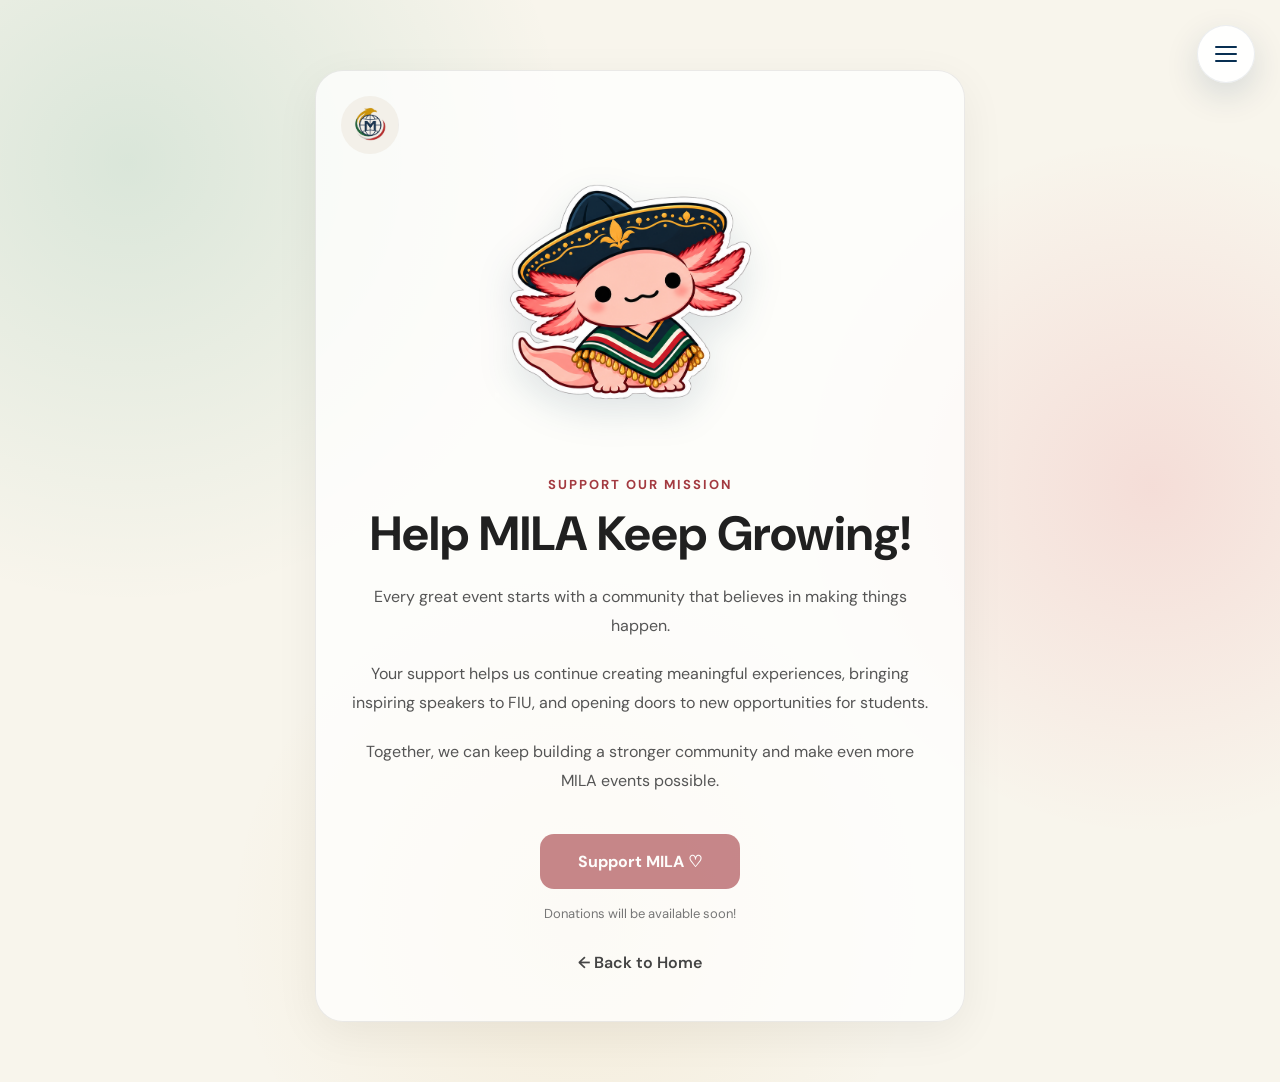
==== donations.html @ 40518033 "Update MILA website with TODAY stamp, donations page and navigation" ====
<!DOCTYPE html>
<html lang="en">

<head>
    <meta charset="UTF-8">
    <meta name="viewport" content="width=device-width, initial-scale=1.0">

    <title>Support MILA | Donations</title>

    <link rel="stylesheet" href="styles.css">

    <style>

        /* DONATIONS PAGE */

        .donations-page {
            min-height: 100vh;
            display: flex;
            align-items: center;
            justify-content: center;
            padding: 70px 20px 60px;
        }

        /* MAIN CARD */

        .donations-card {
            position: relative;
            width: 100%;
            max-width: 650px;
            padding: 55px 36px 48px;
            border-radius: 28px;
            background: rgba(255,255,255,0.75);
            border: 1px solid rgba(0,0,0,0.08);
            box-shadow: 0 12px 45px rgba(0,0,0,0.06);
            text-align: center;
        }

        /* MILA LOGO - TOP LEFT CORNER */

        .donations-logo {
            position: absolute;
            top: 25px;
            left: 25px;
            width: 58px;
            height: 58px;
            border-radius: 50%;
            object-fit: cover;
        }

        /* FLOATING MILO CONTAINER */

        .donations-milo-container {
            display: flex;
            justify-content: center;
            align-items: center;
            margin: 25px auto 25px;
            min-height: 300px;
        }

        /* BIGGER MILO */

        .donations-milo {
            width: 290px;
            max-width: 90%;
            height: auto;
            object-fit: contain;

            filter: drop-shadow(
                0 14px 18px rgba(8,47,82,0.12)
            );

            animation:
                donationsFloatMilo
                5s
                ease-in-out
                infinite;
        }

        /* SOFTER FLOATING ANIMATION */

        @keyframes donationsFloatMilo {

            0%, 100% {
                transform: translateY(0);
            }

            50% {
                transform: translateY(-7px);
            }

        }

        /* SMALL HEADING */

        .donations-eyebrow {
            font-size: 13px;
            font-weight: 700;
            letter-spacing: 2px;
            text-transform: uppercase;
            color: #a33a40;
            margin-bottom: 14px;
        }

        /* MAIN TITLE */

        .donations-card h1 {
            font-size: clamp(32px, 5vw, 48px);
            line-height: 1.12;
            margin-bottom: 22px;
            color: #202020;
        }

        /* DESCRIPTION */

        .donations-card p {
            font-size: 16px;
            line-height: 1.8;
            color: #555;
            margin-bottom: 20px;
        }

        /* DONATION BUTTON */

        .donate-button {
            display: inline-block;
            padding: 17px 38px;
            margin-top: 18px;
            background: #a33a40;
            color: white;
            border: none;
            border-radius: 14px;
            font-size: 16px;
            font-weight: 700;
            font-family: inherit;
            opacity: 0.6;
            cursor: not-allowed;
        }

        /* COMING SOON NOTE */

        .donations-note {
            display: block;
            margin-top: 16px;
            font-size: 13px;
            color: #777;
        }

        /* BACK HOME */

        .donations-home {
            display: inline-block;
            margin-top: 30px;
            color: #444;
            text-decoration: none;
            font-weight: 600;
        }

        .donations-home:hover {
            text-decoration: underline;
        }

        /* NAVIGATION MENU - TOP RIGHT */

        .donations-navigation {
            position: fixed;
            top: 25px;
            right: 25px;
            z-index: 1000;
        }

        .donations-navigation .menu-toggle {
            position: relative;
            top: auto;
            right: auto;
        }

        .donations-navigation .floating-menu {
            position: absolute;
            top: 65px;
            right: 0;
        }

        /* MOBILE RESPONSIVE */

        @media (max-width: 600px) {

            .donations-page {
                padding: 85px 15px 40px;
            }

            .donations-card {
                padding: 65px 22px 36px;
            }

            .donations-logo {
                top: 18px;
                left: 18px;
                width: 48px;
                height: 48px;
            }

            .donations-milo-container {
                min-height: 240px;
                margin: 10px auto 20px;
            }

            .donations-milo {
                width: 240px;
            }

            .donations-card p {
                font-size: 15px;
            }

            .donations-navigation {
                top: 15px;
                right: 15px;
            }

        }

        /* ACCESSIBILITY */

        @media (prefers-reduced-motion: reduce) {

            .donations-milo {
                animation: none;
            }

        }

    </style>

</head>

<body>

    <!-- ===================================
         NAVIGATION MENU - TOP RIGHT
    ==================================== -->

    <div class="donations-navigation">

        <button
            class="menu-toggle"
            id="menuToggle"
            aria-label="Open navigation menu"
            aria-expanded="false"
            aria-controls="floatingMenu"
            type="button"
        >
            <span></span>
            <span></span>
            <span></span>
        </button>

        <nav class="floating-menu" id="floatingMenu">

            <div class="menu-header">
                <strong>MILA</strong>
                <span>FIU 🇲🇽</span>
            </div>

            <!-- HOME -->

            <a href="index.html">
                <div>
                    <small>01</small>
                    <strong>Home</strong>
                </div>
                <span>→</span>
            </a>

            <!-- FUTURE EVENTS -->

            <a href="events.html">
                <div>
                    <small>02</small>
                    <strong>Future Events</strong>
                </div>
                <span>→</span>
            </a>

            <!-- BECOME A MEMBER -->

            <a
                href="https://fiu.campuslabs.com/engage/organization/mila26"
                target="_blank"
                rel="noopener noreferrer"
            >
                <div>
                    <small>03</small>
                    <strong>Become a Member</strong>
                </div>
                <span>↗</span>
            </a>

            <!-- DONATIONS -->

            <a href="donations.html" aria-current="page">
                <div>
                    <small>04</small>
                    <strong>Donations ♡</strong>
                </div>
                <span>→</span>
            </a>

            <!-- CONTACT US -->

            <a href="mailto:milafiu2026@outlook.com">
                <div>
                    <small>05</small>
                    <strong>Contact Us</strong>
                </div>
                <span>→</span>
            </a>

            <div class="menu-footer">
                Mexican Innovation &amp; Leadership Association
            </div>

        </nav>

    </div>


    <!-- ===================================
         DONATIONS CONTENT
    ==================================== -->

    <main class="donations-page">

        <section class="donations-card">

            <!-- MILA LOGO - TOP LEFT -->

            <img
                src="assets/mila-logo.jpeg"
                alt="MILA FIU Logo"
                class="donations-logo"
            >

            <!-- BIG FLOATING MILO -->

            <div class="donations-milo-container">

                <img
                    src="assets/milo-poncho.png"
                    alt="Milo wearing a Mexican poncho"
                    class="donations-milo"
                >

            </div>

            <!-- SUPPORT HEADING -->

            <div class="donations-eyebrow">
                Support Our Mission
            </div>

            <!-- MAIN TITLE -->

            <h1>
                Help MILA Keep Growing!
            </h1>

            <!-- DESCRIPTION -->

            <p>
                Every great event starts with a community that
                believes in making things happen.
            </p>

            <p>
                Your support helps us continue creating meaningful
                experiences, bringing inspiring speakers to FIU,
                and opening doors to new opportunities for students.
            </p>

            <p>
                Together, we can keep building a stronger community
                and make even more MILA events possible.
            </p>

            <!-- DONATION BUTTON - COMING SOON -->

            <button class="donate-button" disabled>
                Support MILA ♡
            </button>

            <span class="donations-note">
                Donations will be available soon!
            </span>

            <!-- BACK TO HOME -->

            <div>

                <a
                    href="index.html"
                    class="donations-home"
                >
                    ← Back to Home
                </a>

            </div>

        </section>

    </main>


    <!-- ===================================
         NAVIGATION JAVASCRIPT
    ==================================== -->

    <script>

        const menuToggle =
            document.getElementById("menuToggle");

        const floatingMenu =
            document.getElementById("floatingMenu");

        function closeMenu() {
            floatingMenu.classList.remove("open");
            menuToggle.classList.remove("open");

            menuToggle.setAttribute(
                "aria-expanded",
                "false"
            );
        }

        menuToggle.addEventListener("click", function () {

            menuToggle.classList.toggle("open");
            floatingMenu.classList.toggle("open");

            const isOpen =
                floatingMenu.classList.contains("open");

            menuToggle.setAttribute(
                "aria-expanded",
                String(isOpen)
            );

        });

        document.addEventListener("click", function (event) {

            if (
                !floatingMenu.contains(event.target) &&
                !menuToggle.contains(event.target)
            ) {
                closeMenu();
            }

        });

        document.addEventListener("keydown", function (event) {

            if (event.key === "Escape") {
                closeMenu();
                menuToggle.focus();
            }

        });

    </script>

</body>
</html>
---- styles.css ----
@import url('https://fonts.googleapis.com/css2?family=DM+Sans:wght@400;500;600;700;800&family=Playfair+Display:wght@600;700;800&display=swap');


/* =========================================
   MILA COLORS
========================================= */

:root {

    --navy: #082f52;

    --green: #007a53;

    --whatsapp: #25D366;

    --red: #d80d24;

    --gold: #c88b18;

    --cream: #f8f5ec;

    --gray: #687986;

    --white: #ffffff;

}


/* =========================================
   RESET
========================================= */

* {

    margin: 0;

    padding: 0;

    box-sizing: border-box;

}


html {

    scroll-behavior: smooth;

}


body {

    min-height: 100vh;

    overflow-x: hidden;

    font-family:
        "DM Sans",
        sans-serif;

    color:
        var(--navy);

    background:

        radial-gradient(
            circle at 10% 15%,
            rgba(0,122,83,.12),
            transparent 30%
        ),

        radial-gradient(
            circle at 90% 45%,
            rgba(216,13,36,.10),
            transparent 27%
        ),

        radial-gradient(
            circle at 45% 85%,
            rgba(200,139,24,.09),
            transparent 30%
        ),

        var(--cream);

}


a {

    text-decoration: none;

    color: inherit;

}


img {

    display: block;

    max-width: 100%;

}


/* =========================================
   FLOATING MENU
========================================= */

.menu-wrapper {

    position: fixed;

    top: 25px;

    right: 30px;

    z-index: 9999;

}


.menu-toggle {

    width: 58px;

    height: 58px;

    border: none;

    border-radius: 50%;

    background:
        rgba(255,255,255,.92);

    backdrop-filter:
        blur(18px);

    -webkit-backdrop-filter:
        blur(18px);

    display: flex;

    flex-direction: column;

    align-items: center;

    justify-content: center;

    gap: 5px;

    cursor: pointer;

    border:
        1px solid
        rgba(8,47,82,.08);

    box-shadow:
        0 12px 35px
        rgba(8,47,82,.14);

    transition:
        transform .25s ease,
        background .25s ease;

}


.menu-toggle:hover {

    transform:
        scale(1.07);

    background:
        white;

}


.menu-toggle span {

    width: 22px;

    height: 2px;

    border-radius: 10px;

    background:
        var(--navy);

    transition:
        transform .3s ease,
        opacity .3s ease;

}


.menu-toggle.open span:nth-child(1) {

    transform:
        translateY(7px)
        rotate(45deg);

}


.menu-toggle.open span:nth-child(2) {

    opacity: 0;

}


.menu-toggle.open span:nth-child(3) {

    transform:
        translateY(-7px)
        rotate(-45deg);

}


/* =========================================
   DROPDOWN MENU
========================================= */

.floating-menu {

    position: absolute;

    top: 72px;

    right: 0;

    width: 320px;

    padding: 15px;

    border-radius: 28px;

    background:
        rgba(255,255,255,.96);

    backdrop-filter:
        blur(22px);

    -webkit-backdrop-filter:
        blur(22px);

    border:
        1px solid
        rgba(8,47,82,.08);

    box-shadow:
        0 25px 70px
        rgba(8,47,82,.18);

    opacity: 0;

    visibility: hidden;

    transform:
        translateY(-12px)
        scale(.96);

    transform-origin:
        top right;

    transition:
        opacity .25s ease,
        transform .25s ease,
        visibility .25s;

}


.floating-menu.open {

    opacity: 1;

    visibility: visible;

    transform:
        translateY(0)
        scale(1);

}


.menu-header {

    padding:
        12px
        12px
        18px;

    display: flex;

    justify-content:
        space-between;

    align-items:
        center;

}


.menu-header strong {

    font-family:
        "Playfair Display",
        serif;

    font-size: 26px;

}


.menu-header span {

    color:
        var(--green);

    font-size: 10px;

    font-weight: 800;

    letter-spacing: 1px;

}


.floating-menu > a {

    min-height: 70px;

    padding:
        13px
        16px;

    margin-bottom: 7px;

    border-radius: 18px;

    display: flex;

    align-items: center;

    justify-content:
        space-between;

    transition:
        background .2s ease,
        color .2s ease,
        transform .2s ease;

}


.floating-menu > a div {

    display: flex;

    flex-direction: column;

    gap: 3px;

}


.floating-menu > a small {

    color:
        var(--green);

    font-size: 8px;

    font-weight: 800;

    letter-spacing: 2px;

}


.floating-menu > a strong {

    font-size: 15px;

}


.floating-menu > a:hover {

    background:
        var(--cream);

    transform:
        translateX(-4px);

}


.floating-menu > a:nth-of-type(2):hover {

    color: white;

    background:
        var(--navy);

}


.floating-menu > a:nth-of-type(2):hover small {

    color:
        #e7c87d;

}


.floating-menu > a:nth-of-type(3):hover {

    color: white;

    background:
        var(--green);

}


.floating-menu > a:nth-of-type(3):hover small {

    color: white;

}


.floating-menu > a:nth-of-type(4):hover {

    color: white;

    background:
        var(--gold);

}


.floating-menu > a:nth-of-type(4):hover small {

    color: white;

}


.menu-footer {

    margin-top: 8px;

    padding:
        15px
        12px
        8px;

    border-top:
        1px solid
        rgba(8,47,82,.08);

    color:
        #7a858e;

    font-size: 9px;

    line-height: 1.5;

}


/* =========================================
   HOME
========================================= */

.home {

    position: relative;

    width:
        min(
            760px,
            calc(100% - 30px)
        );

    min-height: 100vh;

    margin: auto;

    padding:
        75px
        0
        70px;

    text-align: center;

}


/* =========================================
   LOGO
========================================= */

.logo-circle {

    width: 175px;

    height: 175px;

    padding: 9px;

    margin:
        0
        auto
        27px;

    border-radius: 50%;

    background: white;

    box-shadow:
        0 18px 50px
        rgba(8,47,82,.13);

}


.logo-circle img {

    width: 100%;

    height: 100%;

    object-fit: cover;

    border-radius: 50%;

}


/* =========================================
   FIU
========================================= */

.university {

    margin-top: 18px;

    color:
        var(--green);

    font-size: 13px;

    font-weight: 800;

    letter-spacing: 5px;

}


/* =========================================
   MILA TITLE
========================================= */

.home h1 {

    margin-top: 24px;

    font-family:
        "Playfair Display",
        serif;

    font-size:
        clamp(
            85px,
            11vw,
            130px
        );

    line-height: .82;

}


.home h2 {

    margin-top: 25px;

    font-family:
        "Playfair Display",
        serif;

    font-size:
        clamp(
            35px,
            5vw,
            53px
        );

    line-height: 1.05;

}


.tagline {

    margin-top: 27px;

    color:
        var(--gray);

    font-size: 20px;

}


/* =========================================
   TAGS
========================================= */

.tags {

    margin:
        22px
        0
        28px;

    display: flex;

    justify-content: center;

    flex-wrap: wrap;

    gap: 8px;

}


.tags span {

    padding:
        8px
        13px;

    border-radius:
        999px;

    background:
        white;

    border:
        1px solid
        rgba(8,47,82,.10);

    font-size: 12px;

    font-weight: 700;

}


/* =========================================
   SOCIAL BUTTONS
========================================= */

.social-links {

    display: flex;

    justify-content: center;

    gap: 18px;

    margin-bottom: 40px;

}


.social {

    width: 74px;

    height: 74px;

    border-radius: 50%;

    display: flex;

    justify-content: center;

    align-items: center;

    box-shadow:
        0 12px 30px
        rgba(8,47,82,.13);

    transition:
        transform .25s ease,
        box-shadow .25s ease;

}


.social:hover {

    transform:
        translateY(-7px)
        scale(1.07);

    box-shadow:
        0 18px 38px
        rgba(8,47,82,.18);

}


.social svg {

    width: 31px;

    height: 31px;

    fill: white;

}


/* INSTAGRAM */

.instagram {

    background:

        radial-gradient(
            circle at 30% 107%,
            #fdf497 0%,
            #fdf497 5%,
            #fd5949 45%,
            #d6249f 60%,
            #285AEB 90%
        );

}


/* LINKEDIN */

.linkedin {

    background:
        #0A66C2;

}


/* WHATSAPP */

.whatsapp {

    background:
        var(--whatsapp);

}


/* =========================================
   HOME BOXES
========================================= */

.home-button {

    width: 100%;

    min-height: 95px;

    padding:
        14px
        20px;

    margin-bottom: 13px;

    border-radius: 25px;

    display: flex;

    align-items: center;

    gap: 17px;

    text-align: left;

    transition:
        transform .25s ease,
        box-shadow .25s ease,
        background .25s ease,
        color .25s ease;

}


.home-button:hover {

    transform:
        translateY(-5px);

    box-shadow:
        0 18px 40px
        rgba(8,47,82,.15);

}


/* FUTURE EVENTS */

.future-button {

    color: white;

    background:
        var(--navy);

}


/* MEMBER */

.member-button {

    background: white;

    border:
        1px solid
        rgba(8,47,82,.10);

}


.member-button:hover {

    color: white;

    background:
        var(--green);

}


/* CONTACT */

.contact-button {

    background: white;

    border:
        1px solid
        rgba(8,47,82,.10);

}


.contact-button:hover {

    color: white;

    background:
        var(--gold);

}


/* =========================================
   BOX ICONS
========================================= */

.button-icon {

    width: 55px;

    height: 55px;

    flex-shrink: 0;

    border-radius: 16px;

    display: flex;

    align-items: center;

    justify-content: center;

    font-size: 23px;

    background:
        rgba(255,255,255,.12);

}


.member-button .button-icon {

    background:
        rgba(0,122,83,.09);

}


.contact-button .button-icon {

    background:
        rgba(200,139,24,.12);

}


.member-button:hover .button-icon,
.contact-button:hover .button-icon {

    background:
        rgba(255,255,255,.15);

}


/* =========================================
   BOX TEXT
========================================= */

.button-text {

    display: flex;

    flex-direction: column;

    flex: 1;

}


.button-text small {

    margin-bottom: 3px;

    font-size: 9px;

    letter-spacing: 2px;

    font-weight: 800;

}


.button-text strong {

    font-size: 17px;

}


.button-text span {

    margin-top: 3px;

    font-size: 12px;

    opacity: .68;

}


.button-arrow {

    font-size: 25px;

}


/* =========================================
   HOME MILO
========================================= */

.home-milo {

    position: absolute;

    width: 145px;

    right: -170px;

    top: 240px;

    z-index: 20;

    pointer-events: none;

    filter:
        drop-shadow(
            0 15px 18px
            rgba(8,47,82,.15)
        );

    animation:
        floatMilo
        4s
        ease-in-out
        infinite;

}


@keyframes floatMilo {

    0%,
    100% {

        transform:
            translateY(0)
            rotate(-3deg);

    }

    50% {

        transform:
            translateY(-13px)
            rotate(3deg);

    }

}


/* =========================================
   EVENTS PAGE
========================================= */

.events-page {

    position: relative;

    width:
        min(
            1100px,
            calc(100% - 30px)
        );

    margin: auto;

    padding:
        100px
        0
        80px;

}


.events-header {

    text-align: center;

    margin-bottom: 55px;

}


.events-header p {

    color:
        var(--green);

    font-size: 12px;

    font-weight: 800;

    letter-spacing: 4px;

}


.events-header h1 {

    margin:
        12px
        0;

    font-family:
        "Playfair Display",
        serif;

    font-size:
        clamp(
            58px,
            9vw,
            100px
        );

    line-height: .95;

}


.events-header span {

    color:
        var(--gray);

}


/* =========================================
   EVENT CARD
========================================= */

.event-card {

    position: relative;

    z-index: 5;

    padding: 24px;

    border-radius: 40px;

    background: white;

    display: grid;

    grid-template-columns:
        1.05fr
        .95fr;

    gap: 50px;

    align-items: center;

    border:
        1px solid
        rgba(8,47,82,.10);

    box-shadow:
        0 25px 70px
        rgba(8,47,82,.12);

}


.event-image {

    overflow: hidden;

    border-radius: 29px;

}


.event-image img {

    width: 100%;

}


.event-content {

    padding:
        25px
        30px
        25px
        0;

}


.event-date {

    display: inline-block;

    padding:
        10px
        17px;

    margin-bottom: 25px;

    border-radius: 999px;

    color:
        #8d5c08;

    background:
        #f3e6c6;

    font-size: 12px;

    font-weight: 800;

    letter-spacing: 1px;

}


.event-content h2 {

    font-family:
        "Playfair Display",
        serif;

    font-size:
        clamp(
            48px,
            6vw,
            75px
        );

    line-height: .93;

}


.event-description {

    margin:
        25px
        0;

    color:
        var(--gray);

    line-height: 1.7;

}


/* =========================================
   SPEAKERS
========================================= */

.speakers {

    padding:
        20px
        0;

    border-top:
        1px solid
        rgba(8,47,82,.09);

    border-bottom:
        1px solid
        rgba(8,47,82,.09);

    display: flex;

    flex-wrap: wrap;

    gap:
        8px
        15px;

}


.speakers p {

    width: 100%;

    color:
        var(--green);

    font-size: 9px;

    letter-spacing: 2px;

    font-weight: 800;

}


/* =========================================
   EVENT DETAILS
========================================= */

.event-details {

    display: grid;

    gap: 14px;

    margin:
        25px
        0;

}


.event-details > div {

    display: flex;

    align-items: center;

    gap: 12px;

}


.event-details > div > span {

    font-size: 22px;

}


.event-details small {

    display: block;

    color:
        var(--gray);

    font-size: 8px;

    font-weight: 800;

    letter-spacing: 1.5px;

}


.event-details strong {

    font-size: 13px;

}


/* =========================================
   RSVP
========================================= */

.rsvp {

    width: 100%;

    min-height: 62px;

    padding:
        0
        22px;

    border-radius: 18px;

    background:
        var(--red);

    color: white;

    display: flex;

    align-items: center;

    justify-content:
        space-between;

    font-size: 13px;

    font-weight: 800;

    letter-spacing: 1px;

    transition:
        transform .25s ease,
        background .25s ease;

}


.rsvp:hover {

    transform:
        translateY(-4px);

    background:
        #b8091c;

}


/* =========================================
   EVENTS MILO
========================================= */

.events-milo {

    position: absolute;

    width: 175px;

    right: -80px;

    top: 230px;

    z-index: 30;

    pointer-events: none;

    filter:
        drop-shadow(
            0 15px 20px
            rgba(8,47,82,.17)
        );

    animation:
        floatMilo
        4s
        ease-in-out
        infinite;

}


/* =========================================
   BACK HOME
========================================= */

.back-home {

    display: block;

    width: fit-content;

    margin:
        35px
        auto
        0;

    padding:
        12px
        18px;

    background: white;

    border-radius: 999px;

    border:
        1px solid
        rgba(8,47,82,.10);

    font-size: 12px;

    font-weight: 700;

    transition:
        transform .2s ease;

}


.back-home:hover {

    transform:
        translateY(-3px);

}


/* =========================================
   TABLET
========================================= */

@media (max-width: 1000px) {

    .home-milo {

        right: -40px;

        top: 250px;

        width: 115px;

    }


    .events-milo {

        right: -10px;

        top: 260px;

        width: 130px;

    }

}


/* =========================================
   MOBILE
========================================= */

@media (max-width: 760px) {


    .menu-wrapper {

        top: 15px;

        right: 15px;

    }


    .menu-toggle {

        width: 52px;

        height: 52px;

    }


    .floating-menu {

        width:
            min(
                310px,
                calc(100vw - 30px)
            );

        top: 64px;

    }


    .home {

        padding:
            70px
            0
            50px;

    }


    .logo-circle {

        width: 140px;

        height: 140px;

    }


    .university {

        font-size: 9px;

        letter-spacing: 3px;

    }


    .home h1 {

        font-size: 80px;

    }


    .home h2 {

        font-size: 31px;

    }


    .tagline {

        font-size: 16px;

    }


    .social {

        width: 62px;

        height: 62px;

    }


    .social svg {

        width: 27px;

        height: 27px;

    }


    .home-milo {

        width: 85px;

        right: -5px;

        top: 210px;

    }


    .home-button {

        min-height: 87px;

    }


    .events-page {

        padding:
            90px
            0
            60px;

    }


    .events-header {

        margin-bottom: 35px;

    }


    .event-card {

        grid-template-columns: 1fr;

        gap: 10px;

        padding: 13px;

        border-radius: 28px;

    }


    .event-image {

        border-radius: 21px;

    }


    .event-content {

        padding:
            25px
            10px
            12px;

    }


    .events-milo {

        width: 100px;

        right: -5px;

        top: 260px;

        z-index: 20;

    }

}


/* =========================================
   SMALL PHONES
========================================= */

@media (max-width: 430px) {

    .home {

        width:
            calc(100% - 20px);

    }


    .home h1 {

        font-size: 72px;

    }


    .home h2 {

        font-size: 28px;

    }


    .tags {

        margin-top: 18px;

    }


    .social-links {

        gap: 13px;

    }


    .home-button {

        padding:
            12px
            14px;

    }


    .button-icon {

        width: 49px;

        height: 49px;

    }


    .button-text strong {

        font-size: 15px;

    }


    .button-text span {

        font-size: 10px;

    }


    .events-header h1 {

        font-size: 55px;

    }


    .event-content h2 {

        font-size: 46px;

    }

}
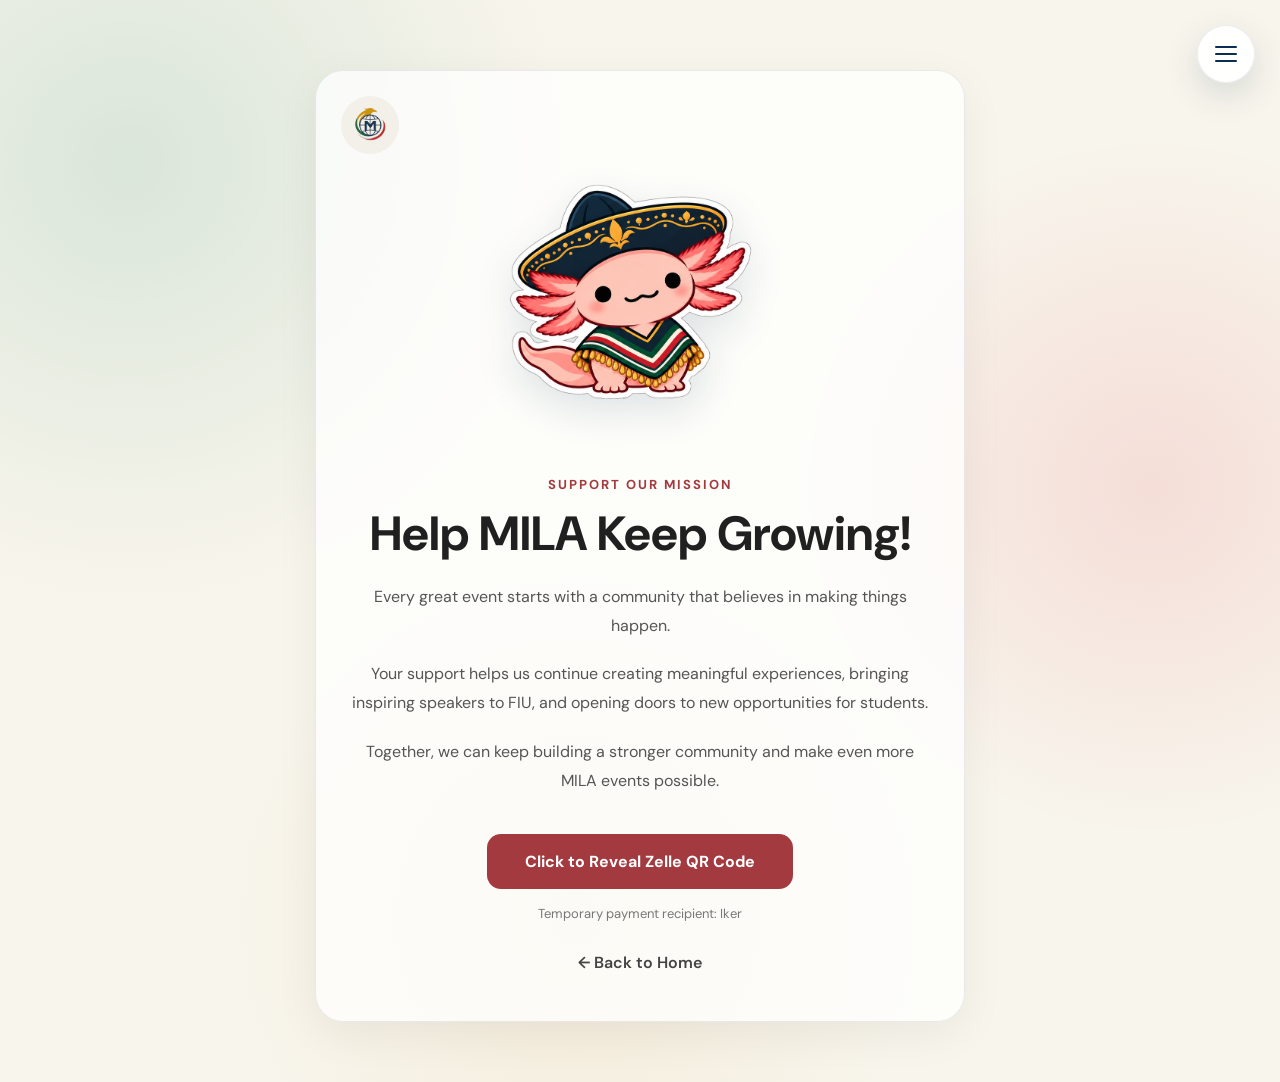
==== commit 07d19d89: "Activate Zelle donations with QR reveal button" ====
--- a/donations.html
+++ b/donations.html
@@ -11,7 +11,6 @@
     <link rel="stylesheet" href="styles.css">
 
     <style>
-
         /* DONATIONS PAGE */
 
         .donations-page {
@@ -80,7 +79,6 @@
         /* SOFTER FLOATING ANIMATION */
 
         @keyframes donationsFloatMilo {
-
             0%, 100% {
                 transform: translateY(0);
             }
@@ -88,7 +86,6 @@
             50% {
                 transform: translateY(-7px);
             }
-
         }
 
         /* SMALL HEADING */
@@ -133,17 +130,56 @@
             font-size: 16px;
             font-weight: 700;
             font-family: inherit;
-            opacity: 0.6;
-            cursor: not-allowed;
-        }
-
-        /* COMING SOON NOTE */
+            cursor: pointer;
+            transition: background 0.2s ease;
+        }
+
+        .donate-button:hover {
+            background: #852e34;
+        }
+
+        .donate-button:focus-visible {
+            outline: 3px solid #202020;
+            outline-offset: 4px;
+        }
+
+        /* PAYMENT RECIPIENT NOTE */
 
         .donations-note {
             display: block;
             margin-top: 16px;
             font-size: 13px;
             color: #777;
+        }
+
+        /* ZELLE QR CODE - HIDDEN BY DEFAULT */
+
+        .zelle-qr-container {
+            margin-top: 25px;
+            padding: 22px;
+            background: rgba(255,255,255,0.85);
+            border: 1px solid rgba(0,0,0,0.08);
+            border-radius: 18px;
+            text-align: center;
+        }
+
+        .zelle-qr-container[hidden] {
+            display: none;
+        }
+
+        .zelle-qr-image {
+            display: block;
+            width: 100%;
+            max-width: 360px;
+            height: auto;
+            margin: 0 auto;
+        }
+
+        .donations-card .zelle-qr-instructions {
+            font-size: 14px;
+            line-height: 1.6;
+            margin-top: 15px;
+            margin-bottom: 0;
         }
 
         /* BACK HOME */
@@ -184,7 +220,6 @@
         /* MOBILE RESPONSIVE */
 
         @media (max-width: 600px) {
-
             .donations-page {
                 padding: 85px 15px 40px;
             }
@@ -218,20 +253,24 @@
                 right: 15px;
             }
 
+            .donate-button {
+                max-width: 100%;
+                padding: 17px 22px;
+            }
+
+            .zelle-qr-container {
+                padding: 12px;
+            }
         }
 
         /* ACCESSIBILITY */
 
         @media (prefers-reduced-motion: reduce) {
-
             .donations-milo {
                 animation: none;
             }
-
-        }
-
+        }
     </style>
-
 </head>
 
 <body>
@@ -383,15 +422,44 @@
                 and make even more MILA events possible.
             </p>
 
-            <!-- DONATION BUTTON - COMING SOON -->
-
-            <button class="donate-button" disabled>
-                Support MILA ♡
+            <!-- ZELLE DONATION BUTTON -->
+
+            <button
+                class="donate-button"
+                id="revealQrButton"
+                type="button"
+                aria-expanded="false"
+                aria-controls="zelleQrContainer"
+            >
+                Click to Reveal Zelle QR Code
             </button>
 
             <span class="donations-note">
-                Donations will be available soon!
+                Temporary payment recipient: Iker
             </span>
+
+            <!-- ZELLE QR CODE -->
+
+            <div
+                class="zelle-qr-container"
+                id="zelleQrContainer"
+                hidden
+            >
+
+                <img
+                    src="assets/zelle-iker.png"
+                    alt="Zelle QR code for Iker"
+                    class="zelle-qr-image"
+                >
+
+                <p class="zelle-qr-instructions">
+                    Scan this QR code with your banking app
+                    to support MILA through Zelle.
+                    Please verify that the recipient is
+                    <strong>IKER</strong> before sending.
+                </p>
+
+            </div>
 
             <!-- BACK TO HOME -->
 
@@ -468,6 +536,32 @@
 
         });
 
+
+        /* ZELLE QR REVEAL */
+
+        const revealQrButton =
+            document.getElementById("revealQrButton");
+
+        const zelleQrContainer =
+            document.getElementById("zelleQrContainer");
+
+        revealQrButton.addEventListener("click", function () {
+
+            const isOpening = zelleQrContainer.hidden;
+
+            zelleQrContainer.hidden = !isOpening;
+
+            revealQrButton.setAttribute(
+                "aria-expanded",
+                String(isOpening)
+            );
+
+            revealQrButton.textContent = isOpening
+                ? "Hide Zelle QR Code"
+                : "Click to Reveal Zelle QR Code";
+
+        });
+
     </script>
 
 </body>
